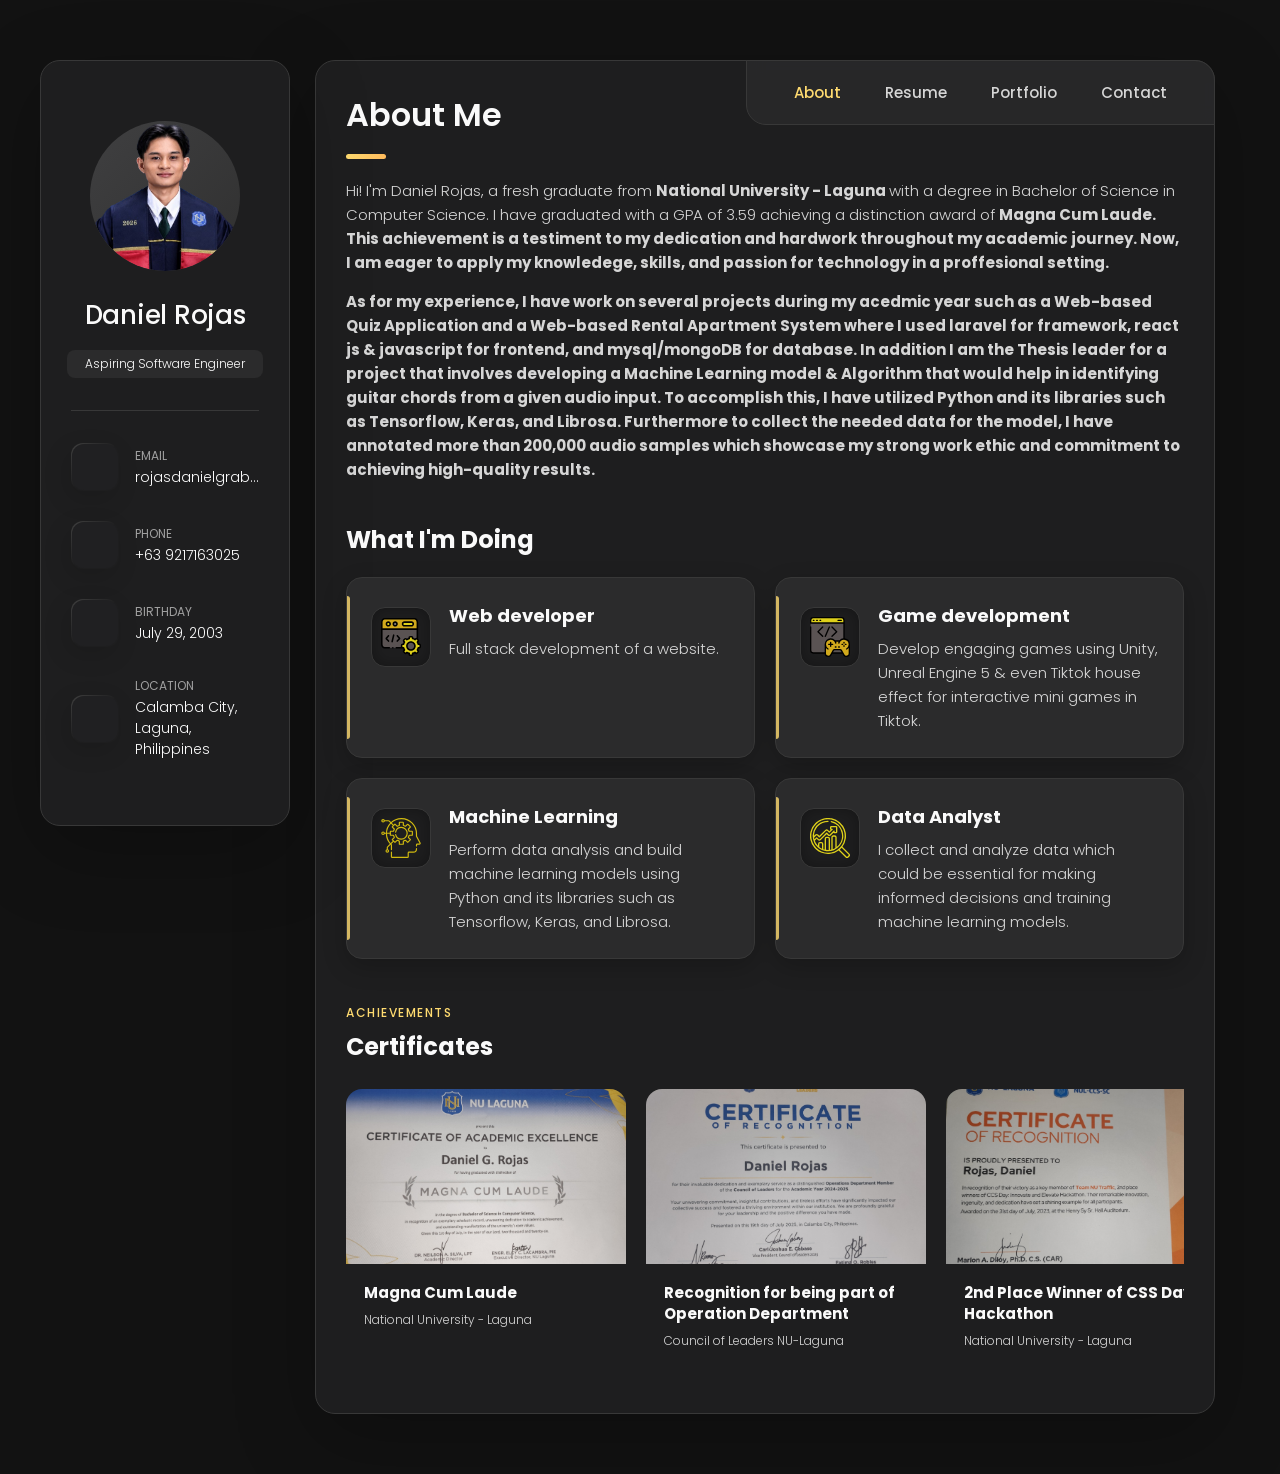
==== index.html @ c2e456eb "ver1" ====
<!DOCTYPE html>
<html lang="en">

<head>
  <meta charset="UTF-8">
  <meta http-equiv="X-UA-Compatible" content="IE=edge">
  <meta name="viewport" content="width=device-width, initial-scale=1.0">
  <title>vCard - Personal Portfolio</title>

  <!--
    - favicon
  -->
  <link rel="shortcut icon" href="./assets/images/logo.ico" type="image/x-icon">

  <!--
    - custom css link
  -->
  <link rel="stylesheet" href="./assets/css/style.css">

  <!--
    - google font link
  -->
  <link rel="preconnect" href="https://fonts.googleapis.com">
  <link rel="preconnect" href="https://fonts.gstatic.com" crossorigin>
  <link href="https://fonts.googleapis.com/css2?family=Poppins:wght@300;400;500;600&display=swap" rel="stylesheet">
</head>

<body>

  <!--
    - #MAIN
  -->

  <main>

    <!--
      - #SIDEBAR
    -->

    <aside class="sidebar" data-sidebar>

      <div class="sidebar-info">

        <figure class="avatar-box">
          <img src="./assets/images/my-avatar.png" alt="Daniel Rojas photo" width="80">
        </figure>

        <div class="info-content">
          <h1 class="name" title="Daniel Rojas">Daniel Rojas</h1>

          <p class="title">Aspiring Software Engineer</p>
        </div>

        <button class="info_more-btn" data-sidebar-btn>
          <span>Show Contacts</span>

          <ion-icon name="chevron-down"></ion-icon>
        </button>

      </div>

      <div class="sidebar-info_more">

        <div class="separator"></div>

        <ul class="contacts-list">

          <li class="contact-item">

            <div class="icon-box">
              <ion-icon name="mail-outline"></ion-icon>
            </div>

            <div class="contact-info">
              <p class="contact-title">Email</p>

              <a href="mailto:rojasdanielgrabillo2003@
              " class="contact-link">rojasdanielgrabillo2003@gmail.com</a>
            </div>

          </li>

          <li class="contact-item">

            <div class="icon-box">
              <ion-icon name="phone-portrait-outline"></ion-icon>
            </div>

            <div class="contact-info">
              <p class="contact-title">Phone</p>

              <a href="tel: 639217163025" class="contact-link">+63 9217163025</a>
            </div>

          </li>

          <li class="contact-item">

            <div class="icon-box">
              <ion-icon name="calendar-outline"></ion-icon>
            </div>

            <div class="contact-info">
              <p class="contact-title">Birthday</p>

              <time datetime="2003-07-29">July 29, 2003</time>
            </div>

          </li>

          <li class="contact-item">

            <div class="icon-box">
              <ion-icon name="location-outline"></ion-icon>
            </div>

            <div class="contact-info">
              <p class="contact-title">Location</p>

              <address>Calamba City, Laguna, Philippines</address>
            </div>

          </li>

        </ul>

        <div class="separator"></div>

        <ul class="social-list">

          <li class="social-item">
            <a href="https://www.facebook.com/luffy.taro.161/" class="social-link">
              <ion-icon name="logo-facebook"></ion-icon>
            </a>
          </li>

          <li class="social-item">
            <a href="#" class="social-link">
              <ion-icon name="logo-github"></ion-icon>
            </a>
          </li>

          <li class="social-item">
            <a href="#" class="social-link">
              <ion-icon name="logo-linkedin"></ion-icon>
            </a>
          </li>

        </ul>

      </div>

    </aside>





    <!--
      - #main-content
    -->

    <div class="main-content">

      <!--
        - #NAVBAR
      -->

      <nav class="navbar">

        <ul class="navbar-list">

          <li class="navbar-item">
            <button class="navbar-link  active" data-nav-link>About</button>
          </li>

          <li class="navbar-item">
            <button class="navbar-link" data-nav-link>Resume</button>
          </li>

          <li class="navbar-item">
            <button class="navbar-link" data-nav-link>Portfolio</button>
          </li>

        

          <li class="navbar-item">
            <button class="navbar-link" data-nav-link>Contact</button>
          </li>

        </ul>

      </nav>





      <!--
        - #ABOUT
      -->

      <article class="about  active" data-page="about">

        <header>
          <h2 class="h2 article-title">About me</h2>
        </header>

        <section class="about-text">
          <p> 
           Hi! I'm Daniel Rojas, a fresh graduate from <b><strong> National University - Laguna </strong></b> with a degree in Bachelor of Science in Computer Science. 
           I have graduated with a GPA of 3.59 achieving a distinction award of <b><strong> Magna Cum Laude</strong>. This achievement is a testiment to my dedication and 
           hardwork throughout my academic journey. Now, I am eager to apply my knowledege, skills, and passion for technology in a proffesional setting.
  
          </p>

          <p>
            As for my experience, I have work on several projects during my acedmic year such as a <b><strong>Web-based Quiz Application</strong></b> 
            and a <b><strong>Web-based Rental Apartment System</strong></b> where I used laravel for framework, react js & javascript for frontend, and mysql/mongoDB for database.
            In addition I am the Thesis leader for a project that involves developing a <b><strong>Machine Learning model & Algorithm </strong></b>that would help in 
            identifying guitar chords from a given audio input. To accomplish this, I have utilized Python and its libraries such as Tensorflow, Keras, and Librosa. 
            Furthermore to collect the needed data for the model, I have annotated more than 200,000 audio samples which showcase my strong work ethic and commitment to achieving high-quality results.

          </p>
        </section>


        <!--
          - service
        -->

        <section class="service">

          <h3 class="h3 service-title">What i'm doing</h3>

          <ul class="service-list">

            <li class="service-item">

              <div class="service-icon-box">
                <img src="./assets/images/webdev.svg
                " alt="web development icon" width="40">
              </div>

              <div class="service-content-box">
                <h4 class="h4 service-item-title">Web developer</h4>

                <p class="service-item-text">
                  Full stack development of a website.
                </p>
              </div>

            </li>

            <li class="service-item">

              <div class="service-icon-box">
                <img src="./assets/images/gamedev.svg" alt="game development icon" width="40">
              </div>

              <div class="service-content-box">
                <h4 class="h4 service-item-title">Game development</h4>

                <p class="service-item-text">
                  Develop engaging games using Unity, Unreal Engine 5 & even Tiktok house effect for interactive mini games in Tiktok.
                </p>
              </div>

            </li>

            <li class="service-item">

              <div class="service-icon-box">
                <img src="./assets/images/machinelearning.svg" alt="Machine Learning icon" width="40">
              </div>

              <div class="service-content-box">
                <h4 class="h4 service-item-title">Machine Learning</h4>

                <p class="service-item-text">
                  Perform data analysis and build machine learning models using Python and its libraries such as Tensorflow, Keras, and Librosa.
                </p>
              </div>

            </li>

            <li class="service-item">

              <div class="service-icon-box">
                <img src="./assets/images/analyst.svg" alt="Analyst icon" width="40">
              </div>

              <div class="service-content-box">
                <h4 class="h4 service-item-title">Data Analyst</h4>

                <p class="service-item-text">
                  I collect and analyze data which could be essential for making informed decisions and training machine learning models.
                </p>
              </div>

            </li>

          </ul>

        </section>


        <!--
          - testimonials
    

        <section class="testimonials">
<--
  - Certificates
-->
 
<section class="other-projects">

  <div class="other-projects-header">
    <span class="section-subtitle">ACHIEVEMENTS</span>
    <h3 class="h3 other-projects-title">Certificates</h3>
  </div>

  <ul class="other-projects-list has-scrollbar">


    <!-- Certificate 1 -->
  <li class="other-project-item">
  <a href="#" class="other-project-card certificate-card" data-certificate="cert1">

    <figure class="other-project-img">
      <div class="other-project-icon-box">
        <ion-icon name="eye-outline"></ion-icon>
      </div>

      <img
        src="./assets/images/magna.jpg"
        alt="Certificate 1"
        loading="lazy">
    </figure>

    <div class="other-project-content">

      <h4 class="h4 other-project-title">
        Magna Cum Laude
      </h4>

      <p class="other-project-category">
        National University - Laguna
      </p>

    </div>

  </a>
</li>


    <!-- Certificate 2 -->
    <li class="other-project-item">

      <button
        class="other-project-card certificate-card"
        data-certificate="cert2"
      >

        <figure class="other-project-img">

          <div class="other-project-icon-box">
            <ion-icon name="eye-outline"></ion-icon>
          </div>

          <img
            src="./assets/images/operation.jpg"
            alt="Council of leader"
            loading="lazy">

        </figure>

        <div class="other-project-content">

          <h4 class="h4 other-project-title">
            Recognition for being part of Operation Department 
          </h4>

          <p class="other-project-category">
            Council of Leaders NU-Laguna
          </p>

        </div>

      </button>

    </li>


    <!-- Certificate 3 -->
    <li class="other-project-item">

      <button
        class="other-project-card certificate-card"
        data-certificate="cert3"
      >

        <figure class="other-project-img">

          <div class="other-project-icon-box">
            <ion-icon name="eye-outline"></ion-icon>
          </div>

          <img
            src="./assets/images/hackathon.jpg"
            alt="Certificate 3"
            loading="lazy">

        </figure>

        <div class="other-project-content">

          <h4 class="h4 other-project-title">
            2nd Place Winner of CSS Day Hackathon
          </h4>

          <p class="other-project-category">
           National University - Laguna
          </p>

        </div>

      </button>

    </li>

    <!-- Certificate 4 -->
    <li class="other-project-item">

      <button
        class="other-project-card certificate-card"
        data-certificate="cert4"
      >

        <figure class="other-project-img">

          <div class="other-project-icon-box">
            <ion-icon name="eye-outline"></ion-icon>
          </div>

          <img
            src="./assets/images/toeic.jpg"
            alt="Certificate 4"
            loading="lazy">

        </figure>

        <div class="other-project-content">

          <h4 class="h4 other-project-title">
            TOEIC Certificate
          </h4>

          <p class="other-project-category">
           International Testing Service
          </p>

        </div>

      </button>

    </li>

    
    <!-- Certificate 5 -->
    <li class="other-project-item">

      <button
        class="other-project-card certificate-card"
        data-certificate="cert5"
      >

        <figure class="other-project-img">

          <div class="other-project-icon-box">
            <ion-icon name="eye-outline"></ion-icon>
          </div>

          <img
            src="./assets/images/Intro.png"
            alt="Certificate 5"
            loading="lazy">

        </figure>

        <div class="other-project-content">

          <h4 class="h4 other-project-title">
            Introduction to Cybersecurity Certificate
          </h4>

          <p class="other-project-category">
            Cisco Networking Academy
          </p>

        </div>

      </button>

    </li>

        <!-- Certificate 6 -->
    <li class="other-project-item">

      <button
        class="other-project-card certificate-card"
        data-certificate="cert6"
      >

        <figure class="other-project-img">

          <div class="other-project-icon-box">
            <ion-icon name="eye-outline"></ion-icon>
          </div>

          <img
            src="./assets/images/OJT.jpg"
            alt="Certificate 5"
            loading="lazy">

        </figure>

        <div class="other-project-content">

          <h4 class="h4 other-project-title">
            On-the-Job Training Certificate of Recognition
          </h4>

          <p class="other-project-category">
            P.C.M cosmetic Products Trading
          </p>

        </div>

      </button>

    </li>


  </ul>

</section>


<!--
  - Certificate Modal
-->

<div class="certificate-modal" id="certificateModal">

  <div class="certificate-modal-overlay"></div>

  <div class="certificate-modal-content">

    <button class="certificate-modal-close" id="certificateModalClose">
      <ion-icon name="close-outline"></ion-icon>
    </button>

    <figure class="certificate-modal-image">
      <img
        id="certificateModalImage"
        src=""
        alt="Certificate">
    </figure>

    <div class="certificate-modal-info">

      <h3 id="certificateModalTitle">
        Certificate Name
      </h3>

      <p class="certificate-issuer" id="certificateModalIssuer">
        Issuing Organization
      </p>

      <p id="certificateModalDescription">
        Certificate description goes here.
      </p>

    </div>

  </div>

</div>

        </section>
 
     
        <!--
          - testimonials modal
      -->
      
        <div class="modal-container" data-modal-container>

          <div class="overlay" data-overlay></div>

          
          <section class="testimonials-modal">

            <button class="modal-close-btn" data-modal-close-btn>
              <ion-icon name="close-outline"></ion-icon>
            </button>

            <div class="modal-img-wrapper">
              <figure class="modal-avatar-box">
                <img src="./assets/images/avatar-1.png" alt="Daniel lewis" width="80" data-modal-img>
              </figure>

              <img src="./assets/images/icon-quote.svg" alt="quote icon">
            </div>
       
            <div class="modal-content">

              <h4 class="h3 modal-title" data-modal-title>Daniel lewis</h4>

              <time datetime="2021-06-14">14 June, 2021</time>
<!--
              <div data-modal-text>
                <p>
                  Richard was hired to create a corporate identity. We were very pleased with the work done. She has a
                  lot of experience
                  and is very concerned about the needs of client. Lorem ipsum dolor sit amet, ullamcous cididt
                  consectetur adipiscing
                  elit, seds do et eiusmod tempor incididunt ut laborels dolore magnarels alia.
                </p>
              </div>
            -->
            </div>

          </section>

        </div>

      
      
   
        
      <!--
        <section class="clients">

          <h3 class="h3 clients-title">Clients</h3>

          <ul class="clients-list has-scrollbar">

            <li class="clients-item">
              <a href="#">
                <img src="./assets/images/logo-1-color.png" alt="client logo">
              </a>
            </li>

            <li class="clients-item">
              <a href="#">
                <img src="./assets/images/logo-2-color.png" alt="client logo">
              </a>
            </li>

            <li class="clients-item">
              <a href="#">
                <img src="./assets/images/logo-3-color.png" alt="client logo">
              </a>
            </li>

            <li class="clients-item">
              <a href="#">
                <img src="./assets/images/logo-4-color.png" alt="client logo">
              </a>
            </li>

            <li class="clients-item">
              <a href="#">
                <img src="./assets/images/logo-5-color.png" alt="client logo">
              </a>
            </li>

            <li class="clients-item">
              <a href="#">
                <img src="./assets/images/logo-6-color.png" alt="client logo">
              </a>
            </li>

          </ul>
        
        </section>
      -->
        

      </article>

  


      <!--
        - #RESUME
      -->

      <article class="resume" data-page="resume">

        <header>
          <h2 class="h2 article-title">Resume</h2>
        </header>

        <section class="timeline">

          <div class="title-wrapper">
            <div class="icon-box">
              <ion-icon name="book-outline"></ion-icon>
            </div>

            <h3 class="h3">Education</h3>
          </div>

          <ol class="timeline-list">

            <li class="timeline-item">

              <h4 class="h4 timeline-item-title">National University - Laguna</h4>

              <span>2022 — 2026</span>

              <p class="timeline-text">
                Bachelor of Science in Computer Science
                <br>Magna Cum Laude
                <br>University Academic Excellence Benifit Scholar (2023-2025)
                <br>Council of Leaders member (2024)</br>   
              </p>

            </li>

            <li class="timeline-item">

              <h4 class="h4 timeline-item-title">STI College Calamba</h4>

              <span>2020 — 2022</span>

              <p class="timeline-text">
                Senior High School
                Strand: Information Technology Mobile App & Web Development
                With Honors (Top of the class in ICT strand)

              </p>  

            </li>

            <!--

            <li class="timeline-item">

              <h4 class="h4 timeline-item-title">High school of art and design</h4>

              <span>2002 — 2004</span>

              <p class="timeline-text">
                Duis aute irure dolor in reprehenderit in voluptate, quila voluptas mag odit aut fugit, sed consequuntur
                magni dolores
                eos.
              </p>

            </li>
-->
          </ol>

        </section>

        <section class="timeline">

          <div class="title-wrapper">
            <div class="icon-box">
              <ion-icon name="book-outline"></ion-icon>
            </div>

            <h3 class="h3">Experience</h3>
          </div>

          <ol class="timeline-list">

            <li class="timeline-item">

              <h4 class="h4 timeline-item-title">Backend Developer Intern</h4>

              <span>2026</span>

              <p class="timeline-text">
                PCM Cosmetic Products Trading 
               <br> Responsible for developing and maintaining the database management for the company's Quotation System.
              </p>

            </li>

            <li class="timeline-item">

              <h4 class="h4 timeline-item-title">Game Developer (Mini game using Tiktok House Effect)</h4>

              <span>2026</span>

              <p class="timeline-text">
                PCM Cosmetic Products Trading 
                <br>Developed a mini game using the Tiktok House Effect by programming it in Typescript Language. It was use for promotional purposes to attract customers accross the social media platform Tiktok.

              </p>

            </li>

            <li class="timeline-item">

              <h4 class="h4 timeline-item-title">Machine Learning Engineer (Thesis Leader)</h4>

              <span>2026</span>

              <p class="timeline-text">
               National University - Laguna
              <br> Developed a machine learning model and algorithm (CNN-LSTM) that can identify guitar chords from a given audio input. The model was trained using Python and its libraries such as Tensorflow, Keras, and Librosa. Additionally, I annotated more than 200,000 audio samples to collect the necessary data for the model.
              
              </p>

            </li>

          </ol>

        </section>

        <section class="skill">

          <h3 class="h3 skills-title">My skills</h3>

          <ul class="skills-list content-card">

            <li class="skills-item">

              <div class="title-wrapper">
                <h5 class="h5">Backend developer</h5>
                <data value="80">80%</data>
              </div>

              <div class="skill-progress-bg">
                <div class="skill-progress-fill" style="width: 80%;"></div>
              </div>

            </li>

            <li class="skills-item">

              <div class="title-wrapper">
                <h5 class="h5">Game developer</h5>
                <data value="70">70%</data>
              </div>

              <div class="skill-progress-bg">
                <div class="skill-progress-fill" style="width: 70%;"></div>
              </div>

            </li>

            <li class="skills-item">

              <div class="title-wrapper">
                <h5 class="h5">Machine Learning Engineer</h5>
                <data value="90">70%</data>
              </div>

              <div class="skill-progress-bg">
                <div class="skill-progress-fill" style="width: 70%;"></div>
              </div>

            </li>

            <li class="skills-item">

              <div class="title-wrapper">
                <h5 class="h5">Web Development</h5>
                <data value="50">80%</data>
              </div>

              <div class="skill-progress-bg">
                <div class="skill-progress-fill" style="width: 80%;"></div>
              </div>

            </li>

          </ul>

        </section>

      </article>





      <!--
        - #PORTFOLIO
      -->

      <article class="portfolio" data-page="portfolio">

        <header>
          <h2 class="h2 article-title">Portfolio</h2>
        </header>

        <section class="projects">

          <ul class="filter-list">

            <li class="filter-item">
              <button class="active" data-filter-btn>All</button>
            </li>

            <li class="filter-item">
              <button data-filter-btn>Web development</button>
            </li>

            <li class="filter-item">
              <button data-filter-btn>Game Development</button>
            </li>

            <li class="filter-item">
              <button data-filter-btn>Machine Learning</button>
            </li>

          </ul>

          <div class="filter-select-box">

            <button class="filter-select" data-select>

              <div class="select-value" data-selecct-value>Select category</div>

              <div class="select-icon">
                <ion-icon name="chevron-down"></ion-icon>
              </div>

            </button>

            <ul class="select-list">

              <li class="select-item">
                <button data-select-item>All</button>
              </li>

              <li class="select-item">
                <button data-select-item>Web development</button>
              </li>

              <li class="select-item">
                <button data-select-item>Game Development</button>
              </li>

              <li class="select-item">
                <button data-select-item>Machine Learning</button>
              </li>

            </ul>

          </div>

          <ul class="project-list">

            <li class="project-item  active" data-filter-item data-category="web development">
              <a href="portfolio/classiz.html">

                <figure class="project-img">
                  <div class="project-item-icon-box">
                    <ion-icon name="eye-outline"></ion-icon>
                  </div>

                  <img src="./assets/images/classizhome.png" alt="finance" loading="lazy">
                </figure>

                <h3 class="project-title">Classiz</h3>

                <p class="project-category">Web development</p>

              </a>
            </li>

            <li class="project-item  active" data-filter-item data-category="web development">
              <a href="portfolio/MDRF.html">

                <figure class="project-img">
                  <div class="project-item-icon-box">
                    <ion-icon name="eye-outline"></ion-icon>
                  </div>

                  <img src="./assets/images/MDRF.png" alt="orizon" loading="lazy">
                </figure>

                <h3 class="project-title">MDRF</h3>

                <p class="project-category">Web development</p>

              </a>
            </li>


            <li class="project-item  active" data-filter-item data-category="game development">
              <a href="portfolio/Engkanto Siklaban Para sa Dugo ni Bathala.html">

                <figure class="project-img">
                  <div class="project-item-icon-box">
                    <ion-icon name="eye-outline"></ion-icon>
                  </div>

                  <img src="./assets/images/enghome.png" alt="engkanto" loading="lazy">
                </figure>

                <h3 class="project-title">Engkanto Siklaban Para sa Dugo ni Bathala</h3>

                <p class="project-category">Game Development</p>

              </a>
            </li>
            <li class="project-item  active" data-filter-item data-category="machine learning">
            <a href="ML.html">

                <figure class="project-img">
                  <div class="project-item-icon-box">
                    <ion-icon name="eye-outline"></ion-icon>
                  </div>

                  <img src="./assets/images/modelarc.png" alt="arrival" loading="lazy">
                </figure>

                <h3 class="project-title">Automatic Guitar Chord Recognition</h3>

                <p class="project-category">Machine Learning</p>

              </a>
            </li>

          </ul>

        </section>

      </article>










<!--
  - #CONTACT
-->

<article class="contact" data-page="contact">

  <header>
    <h2 class="h2 article-title">Contact</h2>
  </header>


  <!-- Contact Introduction -->

  <section class="contact-intro">

    <span class="contact-label">Let's Connect</span>

    <h3 class="h3 contact-heading">
      Have a project or opportunity in mind?
    </h3>

    <p>
      Whether you have a project, job opportunity, or simply want to connect,
      feel free to reach out through any of the platforms below.
    </p>

  </section>


  <!-- Contact Layout -->

  <section class="contact-grid">


    <!-- Map -->

    <div class="contact-map">

      <div class="contact-section-heading">

        <span class="contact-label">Location</span>

        <h3 class="h3">
          Where I'm Based
        </h3>

      </div>

      <div class="mapbox" data-mapbox>

        <figure>

          <iframe
            src="https://www.google.com/maps?q=14.147770,121.135240&output=embed"
            loading="lazy"
            title="Location map">
          </iframe>

        </figure>

      </div>

    </div>


    <!-- Contact Information -->

    <div class="contact-information">

      <div class="contact-section-heading">

        <span class="contact-label">Get In Touch</span>

        <h3 class="h3">
          Contact Me
        </h3>

      </div>


      <ul class="contact-list">


        <!-- Email -->

        <li class="contact-card">

          <a
            href="mailto:rojasdanielgrabillo2003@gmail.com"
            class="contact-card-link"
          >

            <div class="contact-icon-box">

              <img
                src="./assets/images/email.svg"
                alt="Email"
                width="35"
              >

            </div>

            <div class="contact-content">

              <span class="contact-card-label">
                Email
              </span>

              <h4 class="h4">
                rojasdanielgrabillo2003@gmail.com
              </h4>

              <p>
                Send me an email
              </p>

            </div>

            <ion-icon
              name="arrow-forward-outline"
              class="contact-arrow">
            </ion-icon>

          </a>

        </li>


        <!-- Messenger -->

        <li class="contact-card">

          <a
            href="https://m.me/luffy.taro.161"
            target="_blank"
            rel="noopener noreferrer"
            class="contact-card-link"
          >

            <div class="contact-icon-box">

              <img
                src="./assets/images/messenger.svg"
                alt="Messenger"
                width="35"
              >

            </div>

            <div class="contact-content">

              <span class="contact-card-label">
                Messenger
              </span>

              <h4 class="h4">
                Facebook Messenger
              </h4>

              <p>
                Message me directly
              </p>

            </div>

            <ion-icon
              name="arrow-forward-outline"
              class="contact-arrow">
            </ion-icon>

          </a>

        </li>


        <!-- Phone -->

        <li class="contact-card">

          <a
            href="tel:+639217163025"
            class="contact-card-link"
          >

            <div class="contact-icon-box">

              <img
                src="./assets/images/phone.svg"
                alt="Phone"
                width="35"
              >

            </div>

            <div class="contact-content">

              <span class="contact-card-label">
                Phone
              </span>

              <h4 class="h4">
                +63 921 716 3025
              </h4>

              <p>
                Give me a call
              </p>

            </div>

            <ion-icon
              name="arrow-forward-outline"
              class="contact-arrow">
            </ion-icon>

          </a>

        </li>


        <!-- LinkedIn -->

        <li class="contact-card">

          <a
            href="https://www.linkedin.com/in/YOUR_LINKEDIN_USERNAME/"
            target="_blank"
            rel="noopener noreferrer"
            class="contact-card-link"
          >

            <div class="contact-icon-box">

              <img
                src="./assets/images/linkin.svg"
                alt="LinkedIn"
                width="35"
              >

            </div>

            <div class="contact-content">

              <span class="contact-card-label">
                LinkedIn
              </span>

              <h4 class="h4">
                LinkedIn Profile
              </h4>

              <p>
                Connect with me professionally
              </p>

            </div>

            <ion-icon
              name="arrow-forward-outline"
              class="contact-arrow">
            </ion-icon>

          </a>

        </li>


        <!-- GitHub -->

        <li class="contact-card">

          <a
            href="https://github.com/rojasdanielgrabillo"
            target="_blank"
            rel="noopener noreferrer"
            class="contact-card-link"
          >

            <div class="contact-icon-box">

              <img
                src="./assets/images/github.svg"
                alt="GitHub"
                width="35"
              >

            </div>

            <div class="contact-content">

              <span class="contact-card-label">
                GitHub
              </span>

              <h4 class="h4">
                rojasdanielgrabillo
              </h4>

              <p>
                Explore my projects and source code
              </p>

            </div>

            <ion-icon
              name="arrow-forward-outline"
              class="contact-arrow">
            </ion-icon>

          </a>

        </li>

      </ul>

    </div>

  </section>

</article>


    </div>

  </main>






  <!--
    - custom js link
  -->
  <script src="./assets/js/script.js"></script>

  

  <!--
    - ionicon link
  -->
  <script type="module" src="https://unpkg.com/ionicons@5.5.2/dist/ionicons/ionicons.esm.js"></script>
  <script nomodule src="https://unpkg.com/ionicons@5.5.2/dist/ionicons/ionicons.js"></script>

</body>

</html>
---- assets/css/style.css ----
/*-----------------------------------*\
  #style.css
\*-----------------------------------*/

/**
 * copyright 2022 @codewithsadee
 */


/*-----------------------------------*\
  #CUSTOM PROPERTY
\*-----------------------------------*/

:root {

  /**
   * colors
   */

  /* gradient */

  --bg-gradient-onyx: linear-gradient(
    to bottom right,
    hsl(240, 1%, 25%) 3%,
    hsl(0, 0%, 19%) 97%
  );

  --bg-gradient-jet: linear-gradient(
    to bottom right,
    hsla(240, 1%, 18%, 0.251) 0%,
    hsla(240, 2%, 11%, 0) 100%
  ), hsl(240, 2%, 13%);

  --bg-gradient-yellow-1: linear-gradient(
    to bottom right,
    hsl(45, 100%, 71%) 0%,
    hsla(36, 100%, 69%, 0) 50%
  );

  --bg-gradient-yellow-2: linear-gradient(
    135deg,
    hsla(45, 100%, 71%, 0.251) 0%,
    hsla(35, 100%, 68%, 0) 59.86%
  ), hsl(240, 2%, 13%);

  --border-gradient-onyx: linear-gradient(
    to bottom right,
    hsl(0, 0%, 25%) 0%,
    hsla(0, 0%, 25%, 0) 50%
  );

  --text-gradient-yellow: linear-gradient(
    to right,
    hsl(45, 100%, 72%),
    hsl(35, 100%, 68%)
  );

  /* solid */

  --jet: hsl(0, 0%, 22%);
  --onyx: hsl(240, 1%, 17%);
  --eerie-black-1: hsl(240, 2%, 13%);
  --eerie-black-2: hsl(240, 2%, 12%);
  --smoky-black: hsl(0, 0%, 7%);
  --white-1: hsl(0, 0%, 100%);
  --white-2: hsl(0, 0%, 98%);
  --orange-yellow-crayola: hsl(45, 100%, 72%);
  --vegas-gold: hsl(45, 54%, 58%);
  --light-gray: hsl(0, 0%, 84%);
  --light-gray-70: hsla(0, 0%, 84%, 0.7);
  --bittersweet-shimmer: hsl(0, 43%, 51%);


  /**
   * typography
   */

  --ff-poppins: 'Poppins', sans-serif;

  --fs-1: 24px;
  --fs-2: 18px;
  --fs-3: 17px;
  --fs-4: 16px;
  --fs-5: 15px;
  --fs-6: 14px;
  --fs-7: 13px;
  --fs-8: 11px;

  --fw-300: 300;
  --fw-400: 400;
  --fw-500: 500;
  --fw-600: 600;


  /**
   * shadow
   */

  --shadow-1: -4px 8px 24px hsla(0, 0%, 0%, 0.25);
  --shadow-2: 0 16px 30px hsla(0, 0%, 0%, 0.25);
  --shadow-3: 0 16px 40px hsla(0, 0%, 0%, 0.25);
  --shadow-4: 0 25px 50px hsla(0, 0%, 0%, 0.15);
  --shadow-5: 0 24px 80px hsla(0, 0%, 0%, 0.25);


  /**
   * transition
   */

  --transition-1: 0.25s ease;
  --transition-2: 0.5s ease-in-out;

}


/*-----------------------------------*\
  #RESET
\*-----------------------------------*/

*,
*::before,
*::after {
  margin: 0;
  padding: 0;
  box-sizing: border-box;
}

a {
  text-decoration: none;
}

li {
  list-style: none;
}

img,
ion-icon,
a,
button,
time,
span {
  display: block;
}

button {
  font: inherit;
  background: none;
  border: none;
  text-align: left;
  cursor: pointer;
}

input,
textarea {
  display: block;
  width: 100%;
  background: none;
  font: inherit;
}

::selection {
  background: var(--orange-yellow-crayola);
  color: var(--smoky-black);
}

:focus {
  outline-color: var(--orange-yellow-crayola);
}

html {
  font-family: var(--ff-poppins);
}

body {
  background: var(--smoky-black);
}


/*-----------------------------------*\
  #REUSED STYLE
\*-----------------------------------*/

.sidebar,
article {
  background: var(--eerie-black-2);
  border: 1px solid var(--jet);
  border-radius: 20px;
  padding: 15px;
  box-shadow: var(--shadow-1);
  z-index: 1;
}

.separator {
  width: 100%;
  height: 1px;
  background: var(--jet);
  margin: 16px 0;
}

.icon-box {
  position: relative;
  background: var(--border-gradient-onyx);
  width: 30px;
  height: 30px;
  border-radius: 8px;
  display: flex;
  justify-content: center;
  align-items: center;
  font-size: 16px;
  color: var(--orange-yellow-crayola);
  box-shadow: var(--shadow-1);
  z-index: 1;
}

.icon-box::before {
  content: "";
  position: absolute;
  inset: 1px;
  background: var(--eerie-black-1);
  border-radius: inherit;
  z-index: -1;
}

.icon-box ion-icon {
  --ionicon-stroke-width: 35px;
}

article {
  display: none;
}

article.active {
  display: block;
  animation: fade 0.5s ease backwards;
}

@keyframes fade {
  0% {
    opacity: 0;
  }

  100% {
    opacity: 1;
  }
}

.h2,
.h3,

.h5 {
  color: var(--white-2);
  text-transform: capitalize;
}

.h2 {
  font-size: var(--fs-1);
}

.h3 {
  font-size: var(--fs-2);
}

.h4 {
  font-size: var(--fs-4);
}

.h5 {
  font-size: var(--fs-7);
  font-weight: var(--fw-500);
}

.article-title {
  position: relative;
  padding-bottom: 7px;
}

.article-title::after {
  content: "";
  position: absolute;
  bottom: 0;
  left: 0;
  width: 30px;
  height: 3px;
  background: var(--text-gradient-yellow);
  border-radius: 3px;
}

.has-scrollbar::-webkit-scrollbar {
  width: 5px;
  height: 5px;
}

.has-scrollbar::-webkit-scrollbar-track {
  background: var(--onyx);
  border-radius: 5px;
}

.has-scrollbar::-webkit-scrollbar-thumb {
  background: var(--orange-yellow-crayola);
  border-radius: 5px;
}

.has-scrollbar::-webkit-scrollbar-button {
  width: 20px;
}

.content-card {
  position: relative;
  background: var(--border-gradient-onyx);
  padding: 15px;
  padding-top: 45px;
  border-radius: 14px;
  box-shadow: var(--shadow-2);
  cursor: pointer;
  z-index: 1;
}

.content-card::before {
  content: "";
  position: absolute;
  inset: 1px;
  background: var(--bg-gradient-jet);
  border-radius: inherit;
  z-index: -1;
}


/*-----------------------------------*\
  #MAIN
\*-----------------------------------*/

main {
  margin: 15px 12px;
  margin-bottom: 75px;
  min-width: 259px;
}


/*-----------------------------------*\
  #SIDEBAR
\*-----------------------------------*/

.sidebar {
  margin-bottom: 15px;
  max-height: 112px;
  overflow: hidden;
  transition: var(--transition-2);
}

.sidebar.active {
  max-height: 405px;
}

.sidebar-info {
  position: relative;
  display: flex;
  justify-content: flex-start;
  align-items: center;
  gap: 15px;
}

.avatar-box {
  background: var(--bg-gradient-onyx);
  border-radius: 20px;
}

.info-content .name {
  color: var(--white-2);
  font-size: var(--fs-3);
  font-weight: var(--fw-500);
  letter-spacing: -0.25px;
  margin-bottom: 10px;
}

.info-content .title {
  color: var(--white-1);
  background: var(--onyx);
  font-size: var(--fs-8);
  font-weight: var(--fw-300);
  width: max-content;
  padding: 3px 12px;
  border-radius: 8px;
}

.info_more-btn {
  position: absolute;
  top: -15px;
  right: -15px;
  border-radius: 0 15px;
  font-size: 13px;
  color: var(--orange-yellow-crayola);
  background: var(--border-gradient-onyx);
  padding: 10px;
  box-shadow: var(--shadow-2);
  transition: var(--transition-1);
  z-index: 1;
}

.info_more-btn::before {
  content: "";
  position: absolute;
  inset: 1px;
  border-radius: inherit;
  background: var(--bg-gradient-jet);
  transition: var(--transition-1);
  z-index: -1;
}

.info_more-btn:hover,
.info_more-btn:focus {
  background: var(--bg-gradient-yellow-1);
}

.info_more-btn:hover::before,
.info_more-btn:focus::before {
  background: var(--bg-gradient-yellow-2);
}

.info_more-btn span {
  display: none;
}

.sidebar-info_more {
  opacity: 0;
  visibility: hidden;
  transition: var(--transition-2);
}

.sidebar.active .sidebar-info_more {
  opacity: 1;
  visibility: visible;
}

.contacts-list {
  display: grid;
  grid-template-columns: 1fr;
  gap: 16px;
}

.contact-item {
  min-width: 100%;
  display: flex;
  align-items: center;
  gap: 16px;
}

.contact-info {
  max-width: calc(100% - 46px);
  width: calc(100% - 46px);
}

.contact-title {
  color: var(--light-gray-70);
  font-size: var(--fs-8);
  text-transform: uppercase;
  margin-bottom: 2px;
}

.contact-info :is(.contact-link, time, address) {
  color: var(--white-2);
  font-size: var(--fs-7);
}

.contact-info address {
  font-style: normal;
}

.social-list {
  display: flex;
  justify-content: flex-start;
  align-items: center;
  gap: 15px;
  padding-bottom: 4px;
  padding-left: 7px;
}

.social-item .social-link {
  color: var(--light-gray-70);
  font-size: 18px;
}

.social-item .social-link:hover {
  color: var(--light-gray);
}


/*-----------------------------------*\
  #NAVBAR
\*-----------------------------------*/

.navbar {
  position: fixed;
  bottom: 0;
  left: 0;
  width: 100%;
  background: hsla(240, 1%, 17%, 0.75);
  backdrop-filter: blur(10px);
  border: 1px solid var(--jet);
  border-radius: 12px 12px 0 0;
  box-shadow: var(--shadow-2);
  z-index: 5;
}

.navbar-list {
  display: flex;
  flex-wrap: wrap;
  justify-content: center;
  align-items: center;
  padding: 0 10px;
}

.navbar-link {
  color: var(--light-gray);
  font-size: var(--fs-8);
  padding: 20px 7px;
  transition: color var(--transition-1);
}

.navbar-link:hover,
.navbar-link:focus {
  color: var(--light-gray-70);
}

.navbar-link.active {
  color: var(--orange-yellow-crayola);
}


/*-----------------------------------*\
  #ABOUT
\*-----------------------------------*/

.about .article-title {
  margin-bottom: 15px;
}

.about-text {
  color: var(--light-gray);
  font-size: var(--fs-6);
  font-weight: var(--fw-300);
  line-height: 1.6;
}

.about-text p {
  margin-bottom: 15px;
}


/**
 * #SERVICE
 */

.service {
  margin-bottom: 35px;
}

.service-title {
  margin-bottom: 20px;
}

.service-list {
  display: grid;
  grid-template-columns: 1fr;
  gap: 20px;
}

.service-item {
  position: relative;
  background: var(--border-gradient-onyx);
  padding: 20px;
  border-radius: 14px;
  box-shadow: var(--shadow-2);
  z-index: 1;
}

.service-item::before {
  content: "";
  position: absolute;
  inset: 1px;
  background: var(--bg-gradient-jet);
  border-radius: inherit;
  z-index: -1;
}

.service-icon-box {
  margin-bottom: 10px;
}

.service-icon-box img {
  margin: auto;
}

.service-content-box {
  text-align: center;
}

.service-item-title {
  margin-bottom: 7px;
}

.service-item-text {
  color: var(--light-gray);
  font-size: var(--fs-6);
  font-weight: var(--fw-300);
  line-height: 1.6;
}


/**
 * #TESTIMONIALS
 */

.testimonials {
  margin-bottom: 30px;
}

.testimonials-title {
  margin-bottom: 20px;
}

.testimonials-list {
  display: flex;
  justify-content: flex-start;
  align-items: flex-start;
  gap: 15px;
  margin: 0 -15px;
  padding: 25px 15px;
  padding-bottom: 35px;
  overflow-x: auto;
  scroll-behavior: smooth;
  overscroll-behavior-inline: contain;
  scroll-snap-type: inline mandatory;
}

.testimonials-item {
  min-width: 100%;
  scroll-snap-align: center;
}

.testimonials-avatar-box {
  position: absolute;
  top: 0;
  left: 0;
  transform: translate(15px, -25px);
  background: var(--bg-gradient-onyx);
  border-radius: 14px;
  box-shadow: var(--shadow-1);
}

.testimonials-item-title {
  margin-bottom: 7px;
}

.testimonials-text {
  color: var(--light-gray);
  font-size: var(--fs-6);
  font-weight: var(--fw-300);
  line-height: 1.6;
  display: -webkit-box;
  line-clamp: 4;
  -webkit-line-clamp: 4;
  -webkit-box-orient: vertical;
  overflow: hidden;
}


/**
 * #TESTIMONIALS MODAL
 */

.modal-container {
  position: fixed;
  top: 0;
  left: 0;
  width: 100%;
  height: 100%;
  display: flex;
  justify-content: center;
  align-items: center;
  overflow-y: auto;
  overscroll-behavior: contain;
  z-index: 20;
  pointer-events: none;
  visibility: hidden;
}

.modal-container::-webkit-scrollbar {
  display: none;
}

.modal-container.active {
  pointer-events: all;
  visibility: visible;
}

.overlay {
  position: fixed;
  top: 0;
  left: 0;
  width: 100%;
  height: 100vh;
  background: hsl(0, 0%, 5%);
  opacity: 0;
  visibility: hidden;
  pointer-events: none;
  z-index: 1;
  transition: var(--transition-1);
}

.overlay.active {
  opacity: 0.8;
  visibility: visible;
  pointer-events: all;
}

.testimonials-modal {
  background: var(--eerie-black-2);
  position: relative;
  padding: 15px;
  margin: 15px 12px;
  border: 1px solid var(--jet);
  border-radius: 14px;
  box-shadow: var(--shadow-5);
  transform: scale(1.2);
  opacity: 0;
  transition: var(--transition-1);
  z-index: 2;
}

.modal-container.active .testimonials-modal {
  transform: scale(1);
  opacity: 1;
}

.modal-close-btn {
  position: absolute;
  top: 15px;
  right: 15px;
  background: var(--onyx);
  border-radius: 8px;
  width: 32px;
  height: 32px;
  display: flex;
  justify-content: center;
  align-items: center;
  color: var(--white-2);
  font-size: 18px;
  opacity: 0.7;
}

.modal-close-btn:hover,
.modal-close-btn:focus {
  opacity: 1;
}

.modal-close-btn ion-icon {
  --ionicon-stroke-width: 50px;
}

.modal-avatar-box {
  background: var(--bg-gradient-onyx);
  width: max-content;
  border-radius: 14px;
  margin-bottom: 15px;
  box-shadow: var(--shadow-2);
}

.modal-img-wrapper > img {
  display: none;
}

.modal-title {
  margin-bottom: 4px;
}

.modal-content time {
  font-size: var(--fs-6);
  color: var(--light-gray-70);
  font-weight: var(--fw-300);
  margin-bottom: 10px;
}

.modal-content p {
  color: var(--light-gray);
  font-size: var(--fs-6);
  font-weight: var(--fw-300);
  line-height: 1.6;
}


/**
 * #CLIENTS
 */

.clients {
  margin-bottom: 15px;
}

.clients-list {
  display: flex;
  justify-content: flex-start;
  align-items: flex-start;
  gap: 15px;
  margin: 0 -15px;
  padding: 25px;
  padding-bottom: 25px;
  overflow-x: auto;
  scroll-behavior: smooth;
  overscroll-behavior-inline: contain;
  scroll-snap-type: inline mandatory;
  scroll-padding-inline: 25px;
}

.clients-item {
  min-width: 50%;
  scroll-snap-align: start;
}

.clients-item img {
  width: 100%;
  filter: grayscale(1);
  transition: var(--transition-1);
}

.clients-item img:hover {
  filter: grayscale(0);
}


/*-----------------------------------*\
  #RESUME
\*-----------------------------------*/

.article-title {
  margin-bottom: 30px;
}


/**
 * education and experience
 */

.timeline {
  margin-bottom: 30px;
}

.timeline .title-wrapper {
  display: flex;
  align-items: center;
  gap: 15px;
  margin-bottom: 25px;
}

.timeline-list {
  font-size: var(--fs-6);
  margin-left: 45px;
}

.timeline-item {
  position: relative;
}

.timeline-item:not(:last-child) {
  margin-bottom: 20px;
}

.timeline-item-title {
  font-size: var(--fs-6);
  line-height: 1.3;
  margin-bottom: 7px;
}

.timeline-list span {
  color: var(--vegas-gold);
  font-weight: var(--fw-400);
  line-height: 1.6;
}

.timeline-item:not(:last-child)::before {
  content: "";
  position: absolute;
  top: -25px;
  left: -30px;
  width: 1px;
  height: calc(100% + 50px);
  background: var(--jet);
}

.timeline-item::after {
  content: "";
  position: absolute;
  top: 5px;
  left: -33px;
  height: 6px;
  width: 6px;
  background: var(--orange-yellow-crayola);
  border-radius: 50%;
  box-shadow: 0 0 0 4px var(--jet);
}

.timeline-text {
  color: var(--light-gray);
  font-weight: var(--fw-300);
  line-height: 1.6;
}


/**
 * skills
 */

.skills-title {
  margin-bottom: 20px;
}

.skills-list {
  padding: 20px;
}

.skills-item:not(:last-child) {
  margin-bottom: 15px;
}

.skill .title-wrapper {
  display: flex;
  align-items: center;
  gap: 5px;
  margin-bottom: 8px;
}

.skill .title-wrapper data {
  color: var(--light-gray);
  font-size: var(--fs-7);
  font-weight: var(--fw-300);
}

.skill-progress-bg {
  background: var(--jet);
  width: 100%;
  height: 8px;
  border-radius: 10px;
}

.skill-progress-fill {
  background: var(--text-gradient-yellow);
  height: 100%;
  border-radius: inherit;
}


/*-----------------------------------*\
  #PORTFOLIO
\*-----------------------------------*/

.filter-list {
  display: none;
}

.filter-select-box {
  position: relative;
  margin-bottom: 25px;
}

.filter-select {
  background: var(--eerie-black-2);
  color: var(--light-gray);
  display: flex;
  justify-content: space-between;
  align-items: center;
  width: 100%;
  padding: 12px 16px;
  border: 1px solid var(--jet);
  border-radius: 14px;
  font-size: var(--fs-6);
  font-weight: var(--fw-300);
}

.filter-select.active .select-icon {
  transform: rotate(0.5turn);
}

.select-list {
  background: var(--eerie-black-2);
  position: absolute;
  top: calc(100% + 6px);
  width: 100%;
  padding: 6px;
  border: 1px solid var(--jet);
  border-radius: 14px;
  z-index: 2;
  opacity: 0;
  visibility: hidden;
  pointer-events: none;
  transition: 0.15s ease-in-out;
}

.filter-select.active + .select-list {
  opacity: 1;
  visibility: visible;
  pointer-events: all;
}

.select-item button {
  background: var(--eerie-black-2);
  color: var(--light-gray);
  font-size: var(--fs-6);
  font-weight: var(--fw-300);
  text-transform: capitalize;
  width: 100%;
  padding: 8px 10px;
  border-radius: 8px;
}

.select-item button:hover {
  --eerie-black-2: hsl(240, 2%, 20%);
}

.project-list {
  display: grid;
  grid-template-columns: 1fr;
  gap: 30px;
  margin-bottom: 10px;
}

.project-item {
  display: none;
}

.project-item.active {
  display: block;
  animation: scaleUp 0.25s ease forwards;
}

@keyframes scaleUp {
  0% {
    transform: scale(0.5);
  }

  100% {
    transform: scale(1);
  }
}

.project-item > a {
  width: 100%;
}

.project-img {
  position: relative;
  width: 100%;
  height: 200px;
  border-radius: 16px;
  overflow: hidden;
  margin-bottom: 15px;
}

.project-img::before {
  content: "";
  position: absolute;
  top: 0;
  left: 0;
  width: 100%;
  height: 100%;
  background: transparent;
  z-index: 1;
  transition: var(--transition-1);
}

.project-item > a:hover .project-img::before {
  background: hsla(0, 0%, 0%, 0.5);
}

.project-item-icon-box {
  --scale: 0.8;
  background: var(--jet);
  color: var(--orange-yellow-crayola);
  position: absolute;
  top: 50%;
  left: 50%;
  transform: translate(-50%, -50%) scale(var(--scale));
  font-size: 20px;
  padding: 18px;
  border-radius: 12px;
  opacity: 0;
  z-index: 1;
  transition: var(--transition-1);
}

.project-item > a:hover .project-item-icon-box {
  --scale: 1;
  opacity: 1;
}

.project-item-icon-box ion-icon {
  --ionicon-stroke-width: 50px;
}

.project-img img {
  width: 100%;
  height: 100%;
  object-fit: cover;
  transition: var(--transition-1);
}

.project-item > a:hover img {
  transform: scale(1.1);
}

.project-title,
.project-category {
  margin-left: 10px;
}

.project-title {
  color: var(--white-2);
  font-size: var(--fs-5);
  font-weight: var(--fw-400);
  text-transform: capitalize;
  line-height: 1.3;
}

.project-category {
  color: var(--light-gray-70);
  font-size: var(--fs-6);
  font-weight: var(--fw-300);
}


/*-----------------------------------*\
  #BLOG
\*-----------------------------------*/

.blog-posts {
  margin-bottom: 10px;
}

.blog-posts-list {
  display: grid;
  grid-template-columns: 1fr;
  gap: 20px;
}

.blog-post-item > a {
  position: relative;
  background: var(--border-gradient-onyx);
  height: 100%;
  box-shadow: var(--shadow-4);
  border-radius: 16px;
  z-index: 1;
}

.blog-post-item > a::before {
  content: "";
  position: absolute;
  inset: 1px;
  border-radius: inherit;
  background: var(--eerie-black-1);
  z-index: -1;
}

.blog-banner-box {
  width: 100%;
  height: 200px;
  border-radius: 12px;
  overflow: hidden;
}

.blog-banner-box img {
  width: 100%;
  height: 100%;
  object-fit: cover;
  transition: var(--transition-1);
}

.blog-post-item > a:hover .blog-banner-box img {
  transform: scale(1.1);
}

.blog-content {
  padding: 15px;
}

.blog-meta {
  display: flex;
  justify-content: flex-start;
  align-items: center;
  gap: 7px;
  margin-bottom: 10px;
}

.blog-meta :is(.blog-category, time) {
  color: var(--light-gray-70);
  font-size: var(--fs-6);
  font-weight: var(--fw-300);
}

.blog-meta .dot {
  background: var(--light-gray-70);
  width: 4px;
  height: 4px;
  border-radius: 4px;
}

.blog-item-title {
  margin-bottom: 10px;
  line-height: 1.3;
  transition: var(--transition-1);
}

.blog-post-item > a:hover .blog-item-title {
  color: var(--orange-yellow-crayola);
}

.blog-text {
  color: var(--light-gray);
  font-size: var(--fs-6);
  font-weight: var(--fw-300);
  line-height: 1.6;
}


/*-----------------------------------*\
  #CONTACT
\*-----------------------------------*/

.contact-intro {
  margin-bottom: 25px;
  padding: 20px;
  border-radius: 16px;
  background:
    linear-gradient(
      135deg,
      hsla(45, 100%, 72%, 0.08),
      transparent
    ),
    var(--border-gradient-onyx);
  position: relative;
  overflow: hidden;
}

.contact-intro::before {
  content: "";
  position: absolute;
  width: 180px;
  height: 180px;
  right: -90px;
  top: -90px;
  border-radius: 50%;
  background: hsla(45, 100%, 72%, 0.08);
  filter: blur(40px);
  pointer-events: none;
}

.contact-label {
  display: block;
  margin-bottom: 8px;
  color: var(--orange-yellow-crayola);
  font-size: var(--fs-7);
  font-weight: var(--fw-500);
  text-transform: uppercase;
  letter-spacing: 1.5px;
}

.contact-heading {
  position: relative;
  margin-bottom: 10px;
}

.contact-intro p {
  position: relative;
  max-width: 700px;
  color: var(--light-gray);
  font-size: var(--fs-6);
  line-height: 1.7;
}


/*-----------------------------------*\
  #CONTACT GRID
\*-----------------------------------*/

.contact-grid {
  display: grid;
  grid-template-columns: 0.9fr 1.1fr;
  gap: 25px;
}


/*-----------------------------------*\
  #CONTACT HEADINGS
\*-----------------------------------*/

.contact-section-heading {
  margin-bottom: 18px;
}

.contact-section-heading h3 {
  margin-top: 3px;
}


/*-----------------------------------*\
  #CONTACT MAP
\*-----------------------------------*/

/*-----------------------------------*\
  #MAP
\*-----------------------------------*/

.contact-map {
  min-width: 0;
  width: 100%;
}

.contact-map .mapbox {
  position: relative;
  width: 100%;
  height: 560px;
  margin-bottom: 0;
  border-radius: 18px;
  overflow: hidden;
  border: 1px solid var(--jet);
  background: var(--onyx);
  box-shadow: 0 8px 30px hsla(0, 0%, 0%, 0.2);
}

.contact-map .mapbox figure {
  width: 100%;
  height: 100%;
  min-height: 0;
  margin: 0;
  border: none;
  overflow: hidden;
}

.contact-map iframe {
  display: block;
  width: 100%;
  height: 100%;
  min-height: 0;
  border: 0;
  filter: grayscale(20%);
}

/*-----------------------------------*\
  #CONTACT INFORMATION
\*-----------------------------------*/

.contact-information {
  min-width: 0;
}

.contact-list {
  display: flex;
  flex-direction: column;
  gap: 12px;
}


/*-----------------------------------*\
  #CONTACT CARD
\*-----------------------------------*/

.contact-card {
  position: relative;
  overflow: hidden;
  border-radius: 16px;
  background: var(--border-gradient-onyx);
  border: 1px solid var(--jet);
  transition:
    transform 0.25s ease,
    border-color 0.25s ease,
    box-shadow 0.25s ease;
}

.contact-card::before {
  content: "";
  position: absolute;
  width: 180px;
  height: 180px;
  top: -100px;
  right: -80px;
  border-radius: 50%;
  background: hsla(45, 100%, 72%, 0.05);
  filter: blur(35px);
  opacity: 0;
  transition: opacity 0.25s ease;
}

.contact-card:hover {
  transform: translateY(-3px);
  border-color: hsla(45, 100%, 72%, 0.35);
  box-shadow: 0 10px 30px hsla(0, 0%, 0%, 0.2);
}

.contact-card:hover::before {
  opacity: 1;
}


/*-----------------------------------*\
  #CONTACT CARD LINK
\*-----------------------------------*/

.contact-card-link {
  position: relative;
  z-index: 1;
  display: flex;
  align-items: center;
  gap: 12px;
  width: 100%;
  min-height: 75px;
  padding: 14px;
}


/*-----------------------------------*\
  #CONTACT ICON
\*-----------------------------------*/

.contact-icon-box {
  flex-shrink: 0;
  display: flex;
  align-items: center;
  justify-content: center;
  width: 48px;
  height: 48px;
  border-radius: 12px;
  background: var(--onyx);
  border: 1px solid var(--jet);
  transition:
    background 0.25s ease,
    border-color 0.25s ease;
}

.contact-icon-box img {
  display: block;
  width: 27px;
  height: 27px;
  object-fit: contain;
}

.contact-card:hover .contact-icon-box {
  background: hsla(45, 100%, 72%, 0.1);
  border-color: hsla(45, 100%, 72%, 0.3);
}


/*-----------------------------------*\
  #CONTACT CONTENT
\*-----------------------------------*/

.contact-content {
  min-width: 0;
  flex: 1;
}

.contact-card-label {
  display: block;
  margin-bottom: 2px;
  color: var(--orange-yellow-crayola);
  font-size: var(--fs-8);
  text-transform: uppercase;
  letter-spacing: 1px;
}

.contact-content h4 {
  color: var(--white-2);
  margin-bottom: 3px;
  white-space: nowrap;
  overflow: hidden;
  text-overflow: ellipsis;
}

.contact-content p {
  color: var(--light-gray);
  font-size: var(--fs-7);
  line-height: 1.4;
}


/*-----------------------------------*\
  #CONTACT ARROW
\*-----------------------------------*/

.contact-arrow {
  flex-shrink: 0;
  font-size: 18px;
  color: var(--light-gray-70);
  transition:
    color 0.25s ease,
    transform 0.25s ease;
}

.contact-card:hover .contact-arrow {
  color: var(--orange-yellow-crayola);
  transform: translateX(4px);
}


/*-----------------------------------*\
  #PROJECT ACTIONS
\*-----------------------------------*/

.project-actions {
  margin-top: 35px;
  padding: 25px;
  border-radius: 18px;
  background:
    linear-gradient(
      135deg,
      hsla(45, 100%, 72%, 0.08),
      hsla(0, 0%, 0%, 0)
    ),
    var(--border-gradient-onyx);
  position: relative;
  overflow: hidden;
}

.project-actions::before {
  content: "";
  position: absolute;
  width: 250px;
  height: 250px;
  border-radius: 50%;
  background: hsla(45, 100%, 72%, 0.08);
  filter: blur(50px);
  top: -120px;
  right: -100px;
  pointer-events: none;
}

.project-actions-content {
  position: relative;
  z-index: 1;
  margin-bottom: 25px;
}

.project-actions-label {
  display: inline-block;
  color: var(--orange-yellow-crayola);
  font-size: var(--fs-7);
  font-weight: var(--fw-500);
  text-transform: uppercase;
  letter-spacing: 1.5px;
  margin-bottom: 10px;
}

.project-actions-title {
  margin-bottom: 10px;
  color: var(--white-2);
}

.project-actions-content p {
  color: var(--light-gray);
  font-size: var(--fs-6);
  line-height: 1.7;
  max-width: 650px;
}

.project-actions-buttons {
  position: relative;
  z-index: 1;
  display: flex;
  flex-wrap: wrap;
  gap: 15px;
}

.project-action-btn {
  display: inline-flex;
  align-items: center;
  justify-content: center;
  gap: 10px;
  padding: 14px 20px;
  border-radius: 14px;
  font-size: var(--fs-6);
  font-weight: var(--fw-500);
  text-decoration: none;
  transition:
    transform 0.25s ease,
    box-shadow 0.25s ease,
    background 0.25s ease;
}

.project-action-btn ion-icon {
  font-size: 20px;
}

.github-btn {
  color: var(--smoky-black);
  background: var(--orange-yellow-crayola);
  box-shadow: 0 8px 25px hsla(45, 100%, 72%, 0.18);
}

.github-btn:hover {
  transform: translateY(-3px);
  box-shadow: 0 12px 30px hsla(45, 100%, 72%, 0.3);
}

.github-btn .action-arrow {
  font-size: 17px;
  transition: transform 0.25s ease;
}

.github-btn:hover .action-arrow {
  transform: translate(3px, -3px);
}

.home-btn {
  color: var(--orange-yellow-crayola);
  background: var(--onyx);
  border: 1px solid var(--jet);
}

.home-btn:hover {
  transform: translateY(-3px);
  background: var(--jet);
  box-shadow: 0 8px 25px hsla(0, 0%, 0%, 0.2);
}

.project-action-btn:active {
  transform: scale(0.97);
}

.project-action-btn:focus-visible {
  outline: 2px solid var(--orange-yellow-crayola);
  outline-offset: 4px;
}


/*-----------------------------------*\
  #CLASSIZ PROJECT
\*-----------------------------------*/

.service-list.portfolio-service-list {
  grid-template-columns: 1fr;
  gap: 25px;
}

.preview {
  width: 100%;
  max-width: 900px;
  margin: 20px auto 0;
}

.preview img {
  width: 100%;
  height: auto;
  min-height: 220px;
  object-fit: cover;
  border-radius: 12px;
  display: block;
}


/*-----------------------------------*\
  #MOBILE
\*-----------------------------------*/

@media (max-width: 449px) {

  main {
    margin-left: 10px;
    margin-right: 10px;
  }

  .sidebar,
  article {
    border-radius: 18px;
    padding: 14px;
  }

  .navbar-link {
    padding: 18px 6px;
  }

  .contact-intro {
    padding: 18px;
  }

  .contact-heading {
    font-size: var(--fs-2);
  }

  .contact-intro p {
    font-size: 13px;
    line-height: 1.6;
  }

  .contact-grid {
    grid-template-columns: 1fr;
    gap: 20px;
  }

  .contact-map .mapbox {
    height: 260px;
  }

  .contact-map .mapbox figure,
  .contact-map iframe {
    min-height: 260px;
  }

  .contact-card-link {
    gap: 10px;
    padding: 12px;
    min-height: 70px;
  }

  .contact-icon-box {
    width: 44px;
    height: 44px;
    border-radius: 11px;
  }

  .contact-icon-box img {
    width: 24px;
    height: 24px;
  }

  .contact-card-label {
    font-size: 10px;
  }

  .contact-content h4 {
    font-size: 13px;
  }

  .contact-content p {
    font-size: 11px;
  }

  .contact-arrow {
    font-size: 16px;
  }

  .project-actions {
    padding: 20px;
  }

  .project-actions-buttons {
    flex-direction: column;
  }

  .project-action-btn {
    width: 100%;
  }

}


/*-----------------------------------*\
  #RESPONSIVE > 450px
\*-----------------------------------*/

@media (min-width: 450px) {

  .clients-item {
    min-width: calc(33.33% - 10px);
  }

  .project-img,
  .blog-banner-box {
    height: auto;
  }

}


/*-----------------------------------*\
  #RESPONSIVE > 580px
\*-----------------------------------*/

@media (min-width: 580px) {

  :root {
    --fs-1: 32px;
    --fs-2: 24px;
    --fs-3: 26px;
    --fs-4: 18px;
    --fs-6: 15px;
    --fs-7: 15px;
    --fs-8: 12px;
  }


  /* REUSED STYLE */

  .sidebar,
  article {
    width: 520px;
    margin-inline: auto;
    padding: 30px;
  }

  .article-title {
    font-weight: var(--fw-600);
    padding-bottom: 15px;
  }

  .article-title::after {
    width: 40px;
    height: 5px;
  }

  .icon-box {
    width: 48px;
    height: 48px;
    border-radius: 12px;
    font-size: 18px;
  }


  /* MAIN */

  main {
    margin-top: 60px;
    margin-bottom: 100px;
  }


  /* SIDEBAR */

  .sidebar {
    max-height: 180px;
    margin-bottom: 30px;
  }

  .sidebar.active {
    max-height: 584px;
  }

  .sidebar-info {
    gap: 25px;
  }

  .avatar-box {
    border-radius: 30px;
  }

  .avatar-box img {
    width: 120px;
  }

  .info-content .name {
    margin-bottom: 15px;
  }

  .info-content .title {
    padding: 5px 18px;
  }

  .info_more-btn {
    top: -30px;
    right: -30px;
    padding: 10px 15px;
  }

  .info_more-btn span {
    display: block;
    font-size: var(--fs-8);
  }

  .info_more-btn ion-icon {
    display: none;
  }

  .separator {
    margin: 32px 0;
  }

  .contacts-list {
    gap: 20px;
  }

  .contact-info {
    max-width: calc(100% - 64px);
    width: calc(100% - 64px);
  }


  /* NAVBAR */

  .navbar {
    border-radius: 20px 20px 0 0;
  }

  .navbar-list {
    gap: 20px;
  }

  .navbar-link {
    --fs-8: 14px;
  }


  /* ABOUT */

  .about .article-title {
    margin-bottom: 20px;
  }

  .about-text {
    margin-bottom: 40px;
  }


  /* SERVICE */

  .service-item {
    display: flex;
    justify-content: flex-start;
    align-items: flex-start;
    gap: 18px;
    padding: 30px;
  }

  .service-icon-box {
    margin-bottom: 0;
    margin-top: 5px;
  }

  .service-content-box {
    text-align: left;
  }


  /* TESTIMONIALS */

  .testimonials-title {
    margin-bottom: 25px;
  }

  .testimonials-list {
    gap: 30px;
    margin: 0 -30px;
    padding: 30px;
    padding-bottom: 35px;
  }

  .content-card {
    padding: 30px;
    padding-top: 25px;
  }

  .testimonials-avatar-box {
    transform: translate(30px, -30px);
    border-radius: 20px;
  }

  .testimonials-avatar-box img {
    width: 80px;
  }

  .testimonials-item-title {
    margin-bottom: 10px;
    margin-left: 95px;
  }

  .testimonials-text {
    line-clamp: 2;
    -webkit-line-clamp: 2;
  }


  /* MODAL */

  .modal-container {
    padding: 20px;
  }

  .testimonials-modal {
    display: flex;
    justify-content: flex-start;
    align-items: stretch;
    gap: 25px;
    padding: 30px;
    border-radius: 20px;
  }

  .modal-img-wrapper {
    display: flex;
    flex-direction: column;
    align-items: center;
  }

  .modal-avatar-box {
    border-radius: 18px;
    margin-bottom: 0;
  }

  .modal-avatar-box img {
    width: 65px;
  }

  .modal-img-wrapper > img {
    display: block;
    flex-grow: 1;
    width: 35px;
  }


  /* CLIENTS */

  .clients-list {
    gap: 50px;
    margin: 0 -30px;
    padding: 45px;
    scroll-padding-inline: 45px;
  }

  .clients-item {
    min-width: calc(33.33% - 35px);
  }


  /* RESUME */

  .timeline-list {
    margin-left: 65px;
  }

  .timeline-item:not(:last-child)::before {
    left: -40px;
  }

  .timeline-item::after {
    height: 8px;
    width: 8px;
    left: -43px;
  }

  .skills-item:not(:last-child) {
    margin-bottom: 25px;
  }


  /* PORTFOLIO */

  .project-img,
  .blog-banner-box {
    border-radius: 16px;
  }

  .blog-posts-list {
    gap: 30px;
  }

  .blog-content {
    padding: 25px;
  }


  /* CONTACT */

  .contact-intro {
    margin-bottom: 30px;
    padding: 30px;
    border-radius: 20px;
  }

  .contact-grid {
    gap: 25px;
  }

  .contact-map .mapbox {
    height: 380px;
  }

  .contact-map .mapbox figure,
  .contact-map iframe {
    min-height: 380px;
  }

  .contact-card-link {
    gap: 16px;
    min-height: 82px;
    padding: 15px 18px;
  }

  .contact-icon-box {
    width: 52px;
    height: 52px;
    border-radius: 13px;
  }

  .contact-icon-box img {
    width: 29px;
    height: 29px;
  }

  .contact-content h4 {
    font-size: var(--fs-6);
  }

  .contact-arrow {
    font-size: 19px;
  }


  /* PROJECT ACTIONS */

  .project-actions {
    margin-top: 50px;
    padding: 35px;
    border-radius: 20px;
  }

}


/*-----------------------------------*\
  #RESPONSIVE > 768px
\*-----------------------------------*/

@media (min-width: 768px) {

  /* REUSED STYLE */

  .sidebar,
  article {
    width: 700px;
  }

  .has-scrollbar::-webkit-scrollbar-button {
    width: 100px;
  }


  /* SIDEBAR */

  .contacts-list {
    grid-template-columns: 1fr 1fr;
    gap: 30px 15px;
  }


  /* NAVBAR */

  .navbar-link {
    --fs-8: 15px;
  }


  /* TESTIMONIAL MODAL */

  .testimonials-modal {
    gap: 35px;
    max-width: 680px;
  }

  .modal-avatar-box img {
    width: 80px;
  }


  /* PORTFOLIO */

  .article-title {
    padding-bottom: 20px;
  }

  .filter-select-box {
    display: none;
  }

  .filter-list {
    display: flex;
    justify-content: flex-start;
    align-items: center;
    gap: 25px;
    padding-left: 5px;
    margin-bottom: 30px;
  }

  .filter-item button {
    color: var(--light-gray);
    font-size: var(--fs-5);
    transition: var(--transition-1);
  }

  .filter-item button:hover {
    color: var(--light-gray-70);
  }

  .filter-item button.active {
    color: var(--orange-yellow-crayola);
  }

  .project-list,
  .blog-posts-list {
    grid-template-columns: 1fr 1fr;
  }


  /* CONTACT */

  .input-wrapper {
    grid-template-columns: 1fr 1fr;
  }

  .form-btn {
    width: max-content;
    margin-left: auto;
  }

  .contact-card-link {
    min-height: 85px;
  }

}


/*-----------------------------------*\
  #RESPONSIVE > 1024px
\*-----------------------------------*/

@media (min-width: 1024px) {

  :root {
    --shadow-1: -4px 8px 24px hsla(0, 0%, 0%, 0.125);
    --shadow-2: 0 16px 30px hsla(0, 0%, 0%, 0.125);
    --shadow-3: 0 16px 40px hsla(0, 0%, 0%, 0.125);
  }


  /* REUSED STYLE */

  .sidebar,
  article {
    width: 950px;
    box-shadow: var(--shadow-5);
  }


  /* MAIN */

  main {
    margin-bottom: 60px;
  }

  .main-content {
    position: relative;
    width: max-content;
    margin: auto;
  }


  /* NAVBAR */

  .navbar {
    position: absolute;
    bottom: auto;
    top: 0;
    left: auto;
    right: 0;
    width: max-content;
    border-radius: 0 20px;
    padding: 0 20px;
    box-shadow: none;
  }

  .navbar-list {
    gap: 30px;
    padding: 0 20px;
  }

  .navbar-link {
    font-weight: var(--fw-500);
  }


  /* ABOUT */

  .service-list {
    grid-template-columns: 1fr 1fr;
    gap: 20px 25px;
  }

  .testimonials-item {
    min-width: calc(50% - 15px);
  }

  .clients-item {
    min-width: calc(25% - 38px);
  }


  /* PORTFOLIO */

  .project-list {
    grid-template-columns: repeat(3, 1fr);
  }


  /* BLOG */

  .blog-banner-box {
    height: 230px;
  }


  /* CLASSIZ PROJECT */

  .service-list.portfolio-service-list {
    grid-template-columns: 1fr;
  }

  .preview {
    max-width: 900px;
  }


  /* CONTACT */

  .contact-intro {
    margin-bottom: 35px;
    padding: 30px;
    border-radius: 20px;
  }

  .contact-grid {
    grid-template-columns: 0.9fr 1.1fr;
    gap: 25px;
    align-items: stretch;
  }

  .contact-map .mapbox {
    height: 100%;
    min-height: 560px;
  }

  .contact-map .mapbox figure {
    min-height: 560px;
    height: 100%;
    border-radius: 18px;
  }

  .contact-map iframe {
    min-height: 560px;
  }

  .contact-list {
    gap: 12px;
  }

  .contact-card-link {
    gap: 18px;
    min-height: 88px;
    padding: 16px 18px;
  }

  .contact-icon-box {
    width: 55px;
    height: 55px;
    border-radius: 14px;
  }

  .contact-icon-box img {
    width: 32px;
    height: 32px;
  }

  .contact-arrow {
    font-size: 20px;
  }


  /* PROJECT ACTIONS */

  .project-actions {
    margin-top: 50px;
    padding: 35px;
    border-radius: 20px;
  }

}


/*-----------------------------------*\
  #RESPONSIVE > 1250px
\*-----------------------------------*/

@media (min-width: 1250px) {

  /* RESET */

  body::-webkit-scrollbar {
    width: 20px;
  }

  body::-webkit-scrollbar-track {
    background: var(--smoky-black);
  }

  body::-webkit-scrollbar-thumb {
    border: 5px solid var(--smoky-black);
    background: hsla(0, 0%, 100%, 0.1);
    border-radius: 20px;
    box-shadow:
      inset 1px 1px 0 hsla(0, 0%, 100%, 0.11),
      inset -1px -1px 0 hsla(0, 0%, 100%, 0.11);
  }

  body::-webkit-scrollbar-thumb:hover {
    background: hsla(0, 0%, 100%, 0.15);
  }

  body::-webkit-scrollbar-button {
    height: 60px;
  }


  /* REUSED STYLE */

  .sidebar,
  article {
    width: auto;
  }

  article {
    min-height: 100%;
  }


  /* MAIN */

  main {
    max-width: 1200px;
    margin-inline: auto;
    display: flex;
    justify-content: center;
    align-items: stretch;
    gap: 25px;
  }

  .main-content {
    min-width: 75%;
    width: 75%;
    margin: 0;
  }


  /* SIDEBAR */

  .sidebar {
    position: sticky;
    top: 60px;
    max-height: max-content;
    height: 100%;
    margin-bottom: 0;
    padding-top: 60px;
    z-index: 1;
  }

  .sidebar-info {
    flex-direction: column;
  }

  .avatar-box {
  width: 150px;
  height: 150px;
  border-radius: 50%;
  overflow: hidden;
  margin: 0 auto;
  flex-shrink: 0;
}

.avatar-box img {
  width: 100%;
  height: 100%;
  object-fit: cover;
  object-position: center;
  border-radius: 50%;
  display: block;
}
  .info-content .name {
    white-space: nowrap;
    text-align: center;
  }

  .info-content .title {
    margin: auto;
  }

  .info_more-btn {
    display: none;
  }

  .sidebar-info_more {
    opacity: 1;
    visibility: visible;
  }

  .contacts-list {
    grid-template-columns: 1fr;
  }

  .contact-info :is(.contact-link) {
    white-space: nowrap;
    overflow: hidden;
    text-overflow: ellipsis;
  }

  .contact-info :is(.contact-link, time, address) {
    --fs-7: 14px;
    font-weight: var(--fw-300);
  }

  .separator:last-of-type {
    margin: 15px 0;
    opacity: 0;
  }

  .social-list {
    justify-content: center;
  }


  /* RESUME */

  .timeline-text {
    max-width: 700px;
  }

}

/* =========================================
   CONTACT PAGE - MAP FIX
   ========================================= */

/* Contact layout */
.contact-grid {
  display: grid;
  grid-template-columns: 1fr;
  gap: 25px;
}

/* Map column */
.contact-map {
  width: 100%;
  min-width: 0;
}

/* Map container */
.contact-map .mapbox {
  position: relative;
  width: 100%;
  height: 350px;

  margin: 0;
  padding: 0;

  border-radius: 18px;
  overflow: hidden;

  border: 1px solid var(--jet);
  background: var(--onyx);

  box-sizing: border-box;
}

/* Figure inside map */
.contact-map .mapbox figure {
  display: block;

  width: 100%;
  height: 100%;

  margin: 0;
  padding: 0;

  border: 0;
  overflow: hidden;

  box-sizing: border-box;
}

/* Google Maps iframe */
.contact-map .mapbox iframe {
  display: block;

  width: 100%;
  height: 100%;

  min-width: 0;
  min-height: 0;

  margin: 0;
  padding: 0;

  border: 0;

  box-sizing: border-box;
}


/* =========================================
   CONTACT INFORMATION
   ========================================= */

.contact-information {
  width: 100%;
  min-width: 0;
}

.contact-list {
  display: flex;
  flex-direction: column;
  gap: 15px;
  margin: 0;
  padding: 0;
}

.contact-card {
  width: 100%;
  margin: 0;
  padding: 0;
}

.contact-card-link {
  display: flex;
  align-items: center;

  width: 100%;
  min-width: 0;

  padding: 18px;

  border-radius: 16px;

  box-sizing: border-box;
}


/* =========================================
   TABLET
   ========================================= */

@media (min-width: 580px) {

  .contact-map .mapbox {
    height: 400px;
  }

}


/* =========================================
   DESKTOP
   ========================================= */

@media (min-width: 1024px) {

  .contact-grid {
    grid-template-columns: 0.9fr 1.1fr;
    gap: 25px;

    align-items: start;
  }

  .contact-map {
    width: 100%;
  }

  .contact-map .mapbox {
    width: 100%;
    height: 560px;
  }

  .contact-map .mapbox figure {
    width: 100%;
    height: 100%;
    min-height: 0;
  }

  .contact-map .mapbox iframe {
    width: 100%;
    height: 100%;
    min-height: 0;
  }

}


/* =========================================
   LARGE DESKTOP
   ========================================= */

@media (min-width: 1250px) {

  .contact-map .mapbox {
    height: 560px;
  }

}


/*-----------------------------------*\
  #SERVICE - BLACK & GOLD
\*-----------------------------------*/

.service {
  margin-top: 35px;
}

.service-title {
  margin-bottom: 20px;
  color: var(--white-2);
}

.service-list {
  display: grid;
  grid-template-columns: 1fr;
  gap: 18px;
}

.service-item {
  position: relative;

  display: flex;
  align-items: flex-start;
  gap: 18px;

  padding: 22px;

  background: var(--onyx);
  border: 1px solid var(--jet);
  border-radius: 16px;

  box-shadow: 0 8px 25px hsla(0, 0%, 0%, 0.2);

  transition:
    transform 0.25s ease,
    border-color 0.25s ease,
    box-shadow 0.25s ease;
}

/* Gold accent line */
.service-item::before {
  content: "";

  position: absolute;
  left: 0;
  top: 18px;
  bottom: 18px;

  width: 3px;

  background: var(--orange-yellow-crayola);
  border-radius: 0 4px 4px 0;

  opacity: 0.8;
}

/* Hover */
.service-item:hover {
  transform: translateY(-4px);

  border-color: var(--orange-yellow-crayola);

  box-shadow:
    0 10px 30px hsla(0, 0%, 0%, 0.35),
    0 0 15px hsla(45, 100%, 70%, 0.08);
}


/*-----------------------------------*\
  SERVICE ICON
\*-----------------------------------*/

.service-icon-box {
  flex-shrink: 0;

  display: flex;
  align-items: center;
  justify-content: center;

  width: 60px;
  height: 60px;

  background: var(--eerie-black-2);

  border: 1px solid var(--jet);
  border-radius: 14px;

  box-shadow:
    inset 0 0 15px hsla(0, 0%, 0%, 0.3);

  transition:
    border-color 0.25s ease,
    background 0.25s ease;
}

.service-item:hover .service-icon-box {
  border-color: var(--orange-yellow-crayola);
  background: hsla(45, 100%, 70%, 0.06);
}

.service-icon-box img {
  width: 40px;
  height: 40px;

  object-fit: contain;
}


/*-----------------------------------*\
  SERVICE CONTENT
\*-----------------------------------*/

.service-content-box {
  flex: 1;
  min-width: 0;
}

.service-item-title {
  margin-bottom: 8px;

  color: var(--white-2);

  transition: color 0.25s ease;
}

.service-item:hover .service-item-title {
  color: var(--orange-yellow-crayola);
}

.service-item-text {
  color: var(--light-gray);

  font-size: var(--fs-6);
  line-height: 1.6;
}


/*-----------------------------------*\
  TABLET
\*-----------------------------------*/

@media (min-width: 580px) {

  .service-list {
    grid-template-columns: 1fr 1fr;
    gap: 20px;
  }

  .service-item {
    padding: 24px;
  }

}


/*-----------------------------------*\
  DESKTOP
\*-----------------------------------*/

@media (min-width: 1024px) {

  .service {
    margin-top: 40px;
  }

  .service-list {
    grid-template-columns: 1fr 1fr;
    gap: 20px;
  }

  .service-item {
    min-height: 170px;
  }

}

/* =========================================
   OTHER PROJECTS
   ========================================= */

.other-projects {
  margin-top: 45px;
}

.other-projects-header {
  margin-bottom: 25px;
}

.section-subtitle {
  display: block;

  color: var(--orange-yellow-crayola);

  font-size: var(--fs-8);
  font-weight: var(--fw-500);
  letter-spacing: 1.5px;

  margin-bottom: 7px;
}

.other-projects-title {
  color: var(--white-2);
}


/* =========================================
   PROJECT LIST
   ========================================= */

.other-projects-list {
  display: flex;
  gap: 20px;

  overflow-x: auto;

  padding-bottom: 15px;

  scroll-behavior: smooth;
}

.other-projects-list::-webkit-scrollbar {
  height: 5px;
}

.other-projects-list::-webkit-scrollbar-track {
  background: var(--onyx);
  border-radius: 10px;
}

.other-projects-list::-webkit-scrollbar-thumb {
  background: var(--orange-yellow-crayola);
  border-radius: 10px;
}


/* =========================================
   PROJECT CARD
   ========================================= */

.other-project-item {
  min-width: 280px;
  max-width: 280px;
}

.other-project-card {
  display: block;

  height: 100%;

  background: var(--onyx);

  border: 1px solid var(--jet);
  border-radius: 16px;

  overflow: hidden;

  transition:
    border-color 0.25s ease,
    transform 0.25s ease,
    box-shadow 0.25s ease;
}

.other-project-card:hover {
  border-color: var(--orange-yellow-crayola);

  transform: translateY(-5px);

  box-shadow:
    0 12px 30px hsla(0, 0%, 0%, 0.35);
}


/* =========================================
   PROJECT IMAGE
   ========================================= */

.other-project-img {
  position: relative;

  width: 100%;
  height: 175px;

  overflow: hidden;

  background: var(--eerie-black-2);
}

.other-project-img img {
  width: 100%;
  height: 100%;

  object-fit: cover;

  transition: transform 0.35s ease;
}

.other-project-card:hover .other-project-img img {
  transform: scale(1.05);
}


/* =========================================
   HOVER ICON
   ========================================= */

.other-project-icon-box {
  position: absolute;

  top: 50%;
  left: 50%;

  transform: translate(-50%, -50%) scale(0.8);

  width: 45px;
  height: 45px;

  display: flex;
  align-items: center;
  justify-content: center;

  background: hsla(0, 0%, 0%, 0.75);

  border: 1px solid var(--orange-yellow-crayola);

  border-radius: 10px;

  color: var(--orange-yellow-crayola);

  opacity: 0;

  z-index: 2;

  transition:
    opacity 0.25s ease,
    transform 0.25s ease;
}

.other-project-card:hover .other-project-icon-box {
  opacity: 1;

  transform: translate(-50%, -50%) scale(1);
}

.other-project-icon-box ion-icon {
  font-size: 22px;
}


/* =========================================
   PROJECT CONTENT
   ========================================= */

.other-project-content {
  padding: 18px;
}

.other-project-title {
  color: var(--white-2);

  font-size: var(--fs-6);

  line-height: 1.4;

  margin-bottom: 8px;

  transition: color 0.25s ease;
}

.other-project-card:hover .other-project-title {
  color: var(--orange-yellow-crayola);
}

.other-project-category {
  color: var(--light-gray);

  font-size: var(--fs-8);

  font-weight: var(--fw-300);
}

/* Dashboard screenshots */
.portfolio-service-list .project-img.preview {
  min-height: 400px;
}

.portfolio-service-list .project-img.preview img {
  min-height: 350px;
  height: 450px;
  object-fit: contain;
}


/* Architecture / ERD / Workflow diagrams */
.portfolio-service-list .service-item:not(:first-child) .project-img.preview {
  min-height: 350px;
}

.portfolio-service-list .service-item:not(:first-child) .project-img.preview img {
  min-height: 300px;
  height: 400px;
  object-fit: contain;
}

@media (max-width: 580px) {

  /* Project View cards */
  .portfolio-service-list {
    gap: 18px;
  }

  .portfolio-service-list .service-item {
    padding: 18px;
  }

  /* Titles */
  .portfolio-service-list .service-item-title {
    margin-bottom: 10px;
    font-size: var(--fs-6);
    line-height: 1.35;
  }

  /* Description text */
  .portfolio-service-list .service-item-text {
    margin-bottom: 14px;
    line-height: 1.55;
  }

  /* Dashboard labels */
  .portfolio-service-list .service-content-box > .service-item-text {
    font-size: var(--fs-7);
  }

  /* Images */
  .portfolio-service-list .project-img.preview {
    min-height: 0;
    height: auto;

    margin: 12px 0 22px;
    padding: 8px;

    border-radius: 12px;
  }

  .portfolio-service-list .project-img.preview img {
    width: 100%;
    min-height: 0;
    height: auto;

    max-height: 350px;

    object-fit: contain;
  }

}
/* Fix video interaction */
.video-preview {
  position: relative;
  z-index: 10;
  width: 100%;
  pointer-events: auto;
  overflow: hidden;
}

.video-preview video {
  position: relative;
  z-index: 11;
  width: 100%;
  height: auto;
  display: block;
  pointer-events: auto;
  cursor: pointer;
}

/*-----------------------------------*\
  #CERTIFICATE MODAL
\*-----------------------------------*/

.certificate-card {
  width: 100%;
  border: none;
  padding: 0;
  background: none;
  color: inherit;
  text-align: left;
  font: inherit;
  cursor: pointer;
}

.certificate-modal {
  position: fixed;
  inset: 0;
  z-index: 1000;

  display: flex;
  align-items: center;
  justify-content: center;

  padding: 30px;

  opacity: 0;
  visibility: hidden;
  pointer-events: none;

  transition: 0.25s ease;
}

.certificate-modal.active {
  opacity: 1;
  visibility: visible;
  pointer-events: auto;
}

.certificate-modal-overlay {
  position: absolute;
  inset: 0;

  background: rgba(0, 0, 0, 0.75);
  backdrop-filter: blur(5px);
}

.certificate-modal-content {
  position: relative;
  z-index: 2;

  width: min(900px, 100%);
  max-height: 90vh;

  padding: 25px;

  overflow-y: auto;

  background: var(--eerie-black-2);
  border: 1px solid var(--jet);

  border-radius: 20px;

  box-shadow: 0 20px 50px rgba(0, 0, 0, 0.5);

  transform: scale(0.9);
  transition: 0.25s ease;
}

.certificate-modal.active .certificate-modal-content {
  transform: scale(1);
}

.certificate-modal-close {
  position: absolute;

  top: 15px;
  right: 15px;

  width: 40px;
  height: 40px;

  display: grid;
  place-items: center;

  border: none;
  border-radius: 50%;

  background: var(--onyx);
  color: var(--white-2);

  font-size: 22px;

  cursor: pointer;

  z-index: 5;
}

.certificate-modal-close:hover {
  background: var(--orange-yellow-crayola);
  color: var(--smoky-black);
}

.certificate-modal-image {
  width: 100%;
  text-align: center;

  margin-bottom: 20px;
}

.certificate-modal-image img {
  display: block;

  width: 100%;
  max-height: 65vh;

  object-fit: contain;

  margin: auto;

  border-radius: 10px;
}

.certificate-modal-info {
  padding: 5px 5px 10px;
}

.certificate-modal-info h3 {
  color: var(--white-2);
  font-size: 22px;
  margin-bottom: 5px;
}

.certificate-issuer {
  color: var(--orange-yellow-crayola);
  font-size: 14px;
  margin-bottom: 12px;
}

.certificate-modal-info > p:last-child {
  color: var(--light-gray);
  line-height: 1.6;
}


/* Mobile */

@media (max-width: 580px) {

  .certificate-modal {
    padding: 15px;
  }

  .certificate-modal-content {
    padding: 15px;
    max-height: 90vh;
    border-radius: 15px;
  }

  .certificate-modal-image img {
    max-height: 55vh;
  }

  .certificate-modal-info h3 {
    font-size: 18px;
  }

}
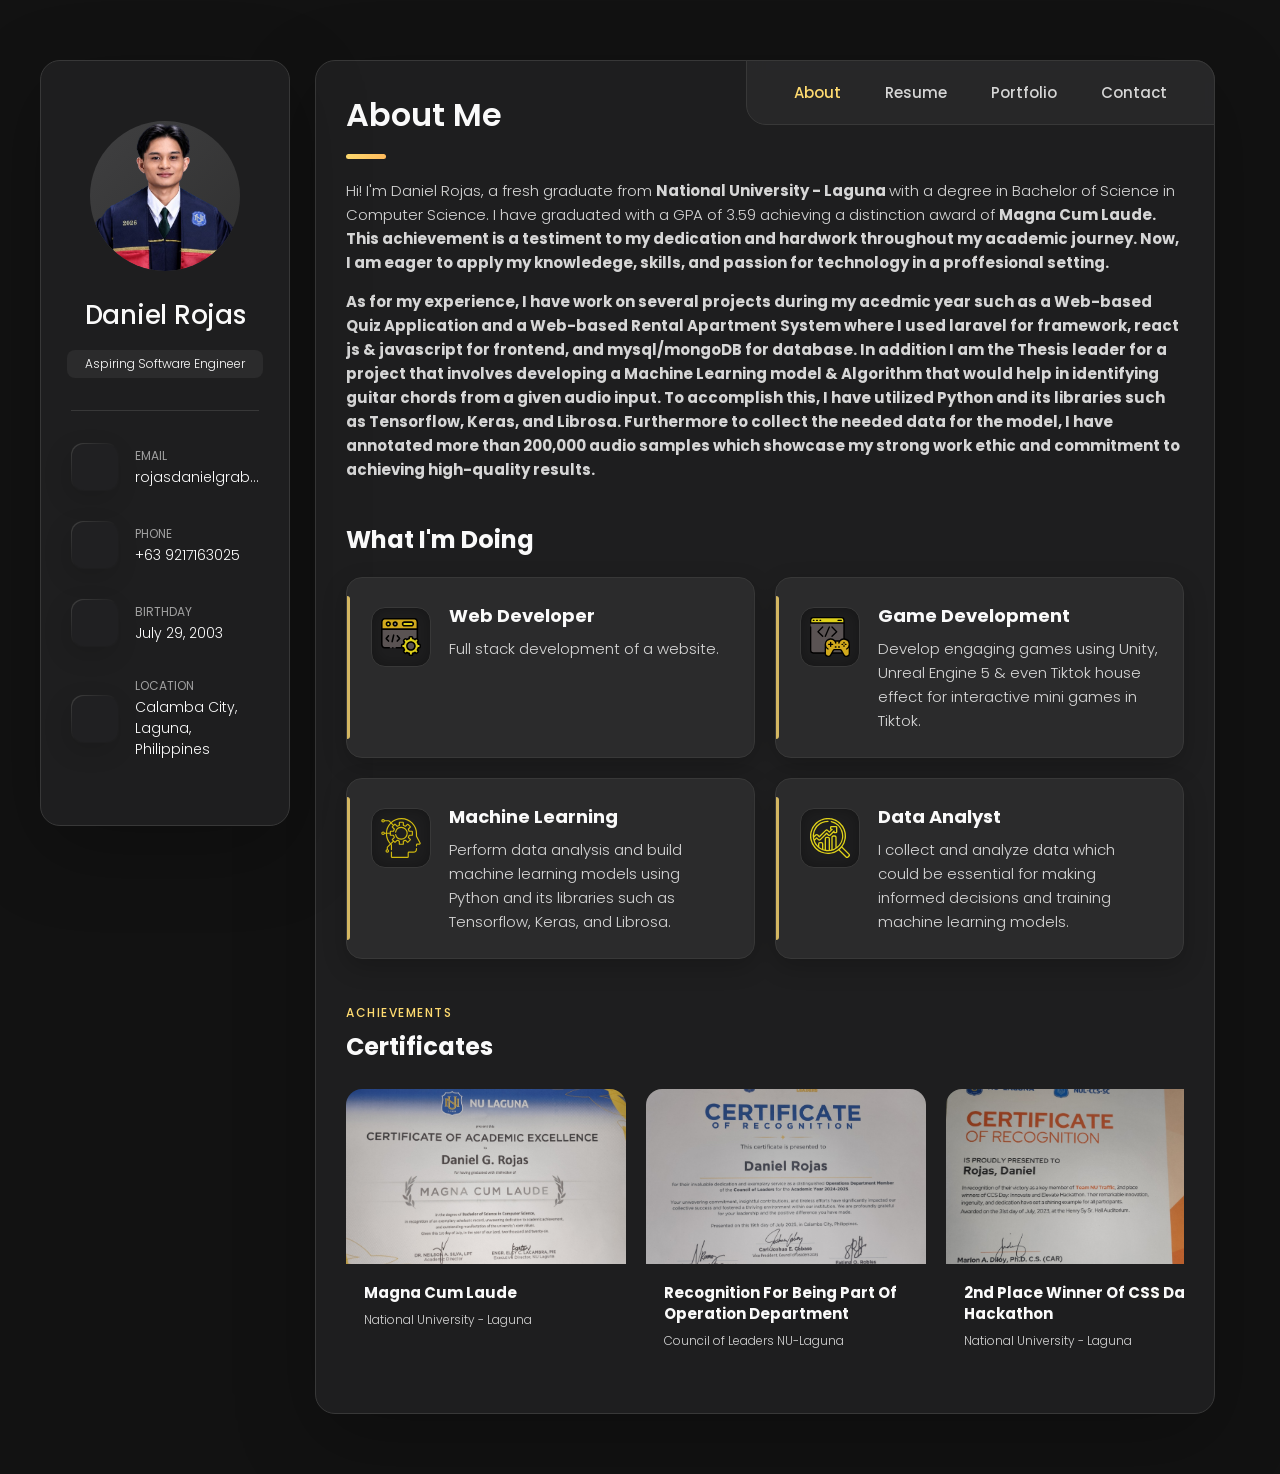
==== commit 92ae7af5: "Update portfolio pages and styling" ====
--- a/index.html
+++ b/index.html
@@ -961,7 +961,7 @@
           <ul class="project-list">
 
             <li class="project-item  active" data-filter-item data-category="web development">
-              <a href="portfolio/classiz.html">
+              <a href="Portfolio/classiz.html">
 
                 <figure class="project-img">
                   <div class="project-item-icon-box">
@@ -979,7 +979,7 @@
             </li>
 
             <li class="project-item  active" data-filter-item data-category="web development">
-              <a href="portfolio/MDRF.html">
+              <a href="Portfolio/MDRF.html">
 
                 <figure class="project-img">
                   <div class="project-item-icon-box">
@@ -1015,7 +1015,7 @@
               </a>
             </li>
             <li class="project-item  active" data-filter-item data-category="machine learning">
-            <a href="ML.html">
+            <a href="Portfolio/ML.html">
 
                 <figure class="project-img">
                   <div class="project-item-icon-box">
--- a/assets/css/style.css
+++ b/assets/css/style.css
@@ -246,7 +246,7 @@
 
 .h2,
 .h3,
-
+.h4,
 .h5 {
   color: var(--white-2);
   text-transform: capitalize;
